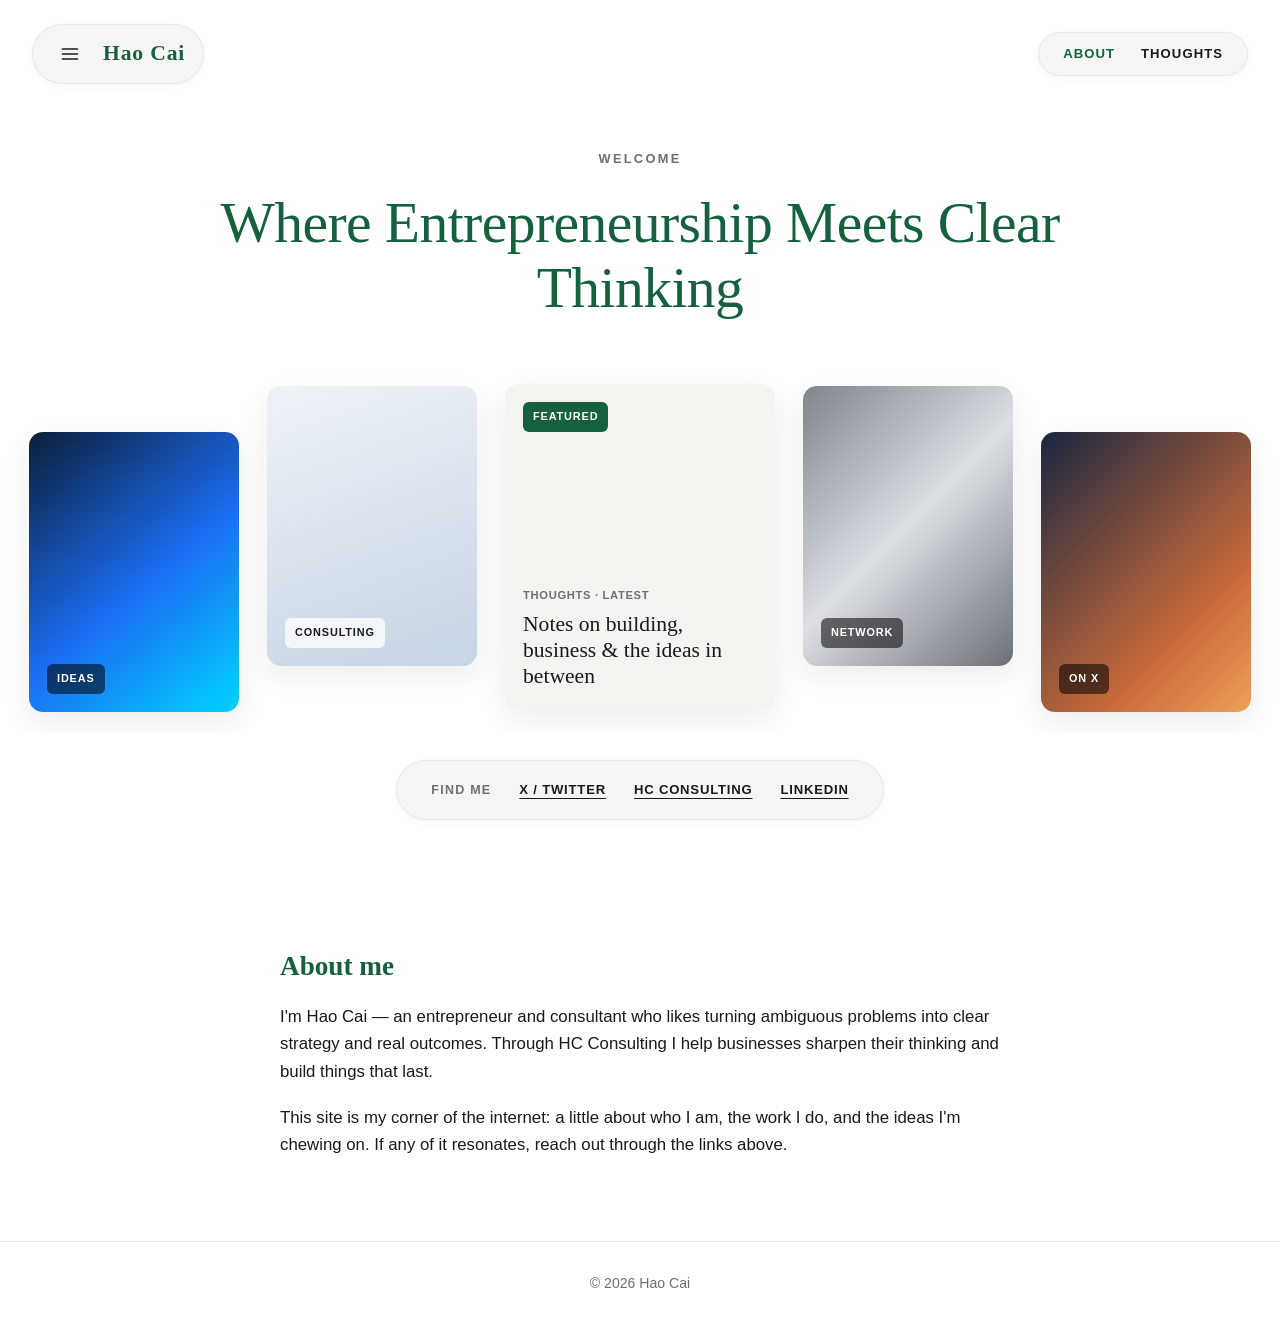
==== index.html @ 51889adf "Publish personal website (BCG-inspired home + thoughts pages) Co-Authored-By: Claude Opus 4.8 <norep" ====
<!DOCTYPE html>
<html lang="en">
<head>
  <meta charset="UTF-8">
  <meta name="viewport" content="width=device-width, initial-scale=1.0">
  <title>Hao Cai — Home</title>
  <link rel="stylesheet" href="style.css">
</head>
<body>
  <!-- ---------- Pill nav ---------- -->
  <header class="topbar">
    <div class="pill">
      <button class="icon-btn" aria-label="Menu">
        <svg width="20" height="20" viewBox="0 0 24 24" fill="none" stroke="currentColor" stroke-width="2" stroke-linecap="round">
          <line x1="3" y1="6" x2="21" y2="6"></line>
          <line x1="3" y1="12" x2="21" y2="12"></line>
          <line x1="3" y1="18" x2="21" y2="18"></line>
        </svg>
      </button>
      <a href="index.html" class="brand">Hao Cai</a>
    </div>
    <nav class="pill nav-links">
      <a href="index.html" class="active">About</a>
      <a href="thoughts.html">Thoughts</a>
    </nav>
  </header>

  <!-- ---------- Hero ---------- -->
  <section class="hero">
    <p class="eyebrow">Welcome</p>
    <h1>Where Entrepreneurship Meets Clear Thinking</h1>
  </section>

  <!-- ---------- Staggered gallery ----------
       To use real images, replace the tile-* class on a card with an inline
       style, e.g. style="background-image:url('images/photo.jpg')" -->
  <section class="gallery">
    <a href="thoughts.html" class="card tile-1">
      <div class="overlay"><span class="tag">Ideas</span></div>
    </a>
    <a href="https://gglearner.github.io/hc-consulting-website/" target="_blank" rel="noopener" class="card tile-2">
      <div class="overlay"><span class="tag" style="color:#1a1a1a;background:rgba(255,255,255,.75)">Consulting</span></div>
    </a>
    <a href="thoughts.html" class="card featured">
      <div class="overlay">
        <span class="tag">Featured</span>
        <div>
          <div class="card-meta">Thoughts · Latest</div>
          <div class="card-title">Notes on building, business &amp; the ideas in between</div>
        </div>
      </div>
    </a>
    <a href="https://www.linkedin.com/in/hao-cai-70a023127/" target="_blank" rel="noopener" class="card tile-3">
      <div class="overlay"><span class="tag">Network</span></div>
    </a>
    <a href="https://x.com/" target="_blank" rel="noopener" class="card tile-4">
      <div class="overlay"><span class="tag">On X</span></div>
    </a>
  </section>

  <!-- ---------- Spotlight pill (links) ---------- -->
  <div class="spotlight-wrap">
    <nav class="spotlight">
      <span class="label">Find me</span>
      <!-- TODO: replace https://x.com/ with your real X profile URL -->
      <a href="https://x.com/" target="_blank" rel="noopener">X / Twitter</a>
      <a href="https://gglearner.github.io/hc-consulting-website/" target="_blank" rel="noopener">HC Consulting</a>
      <a href="https://www.linkedin.com/in/hao-cai-70a023127/" target="_blank" rel="noopener">LinkedIn</a>
    </nav>
  </div>

  <!-- ---------- About ---------- -->
  <main class="container section">
    <h2>About me</h2>
    <p>
      <!-- TODO: Replace with a few sentences about yourself -->
      I'm Hao Cai — an entrepreneur and consultant who likes turning ambiguous
      problems into clear strategy and real outcomes. Through HC Consulting I help
      businesses sharpen their thinking and build things that last.
    </p>
    <p>
      This site is my corner of the internet: a little about who I am, the work I do,
      and the ideas I'm chewing on. If any of it resonates, reach out through the
      links above.
    </p>
  </main>

  <footer>
    © 2026 Hao Cai
  </footer>
</body>
</html>
---- style.css ----
:root {
  --bg: #ffffff;
  --text: #1a1a1a;
  --muted: #6f6f6f;
  --green: #15603d;
  --green-deep: #0e3f28;
  --pill-bg: #f5f5f3;
  --pill-border: #e7e7e3;
  --card-shadow: 0 10px 30px rgba(0, 0, 0, 0.08);
}

@media (prefers-color-scheme: dark) {
  :root {
    --bg: #14130f;
    --text: #f3f2ee;
    --muted: #a39f97;
    --green: #6fc79a;
    --green-deep: #a7e3c3;
    --pill-bg: #1f1e1a;
    --pill-border: #35332d;
    --card-shadow: 0 10px 30px rgba(0, 0, 0, 0.4);
  }
}

@import url('https://fonts.googleapis.com/css2?family=Spectral:wght@400;500;600&display=swap');

* {
  box-sizing: border-box;
  margin: 0;
  padding: 0;
}

body {
  font-family: -apple-system, BlinkMacSystemFont, "Segoe UI", Roboto, Helvetica, Arial, sans-serif;
  background: var(--bg);
  color: var(--text);
  line-height: 1.65;
  -webkit-font-smoothing: antialiased;
}

.serif {
  font-family: "Spectral", Georgia, "Times New Roman", serif;
}

/* ---------- Pill navigation ---------- */
.topbar {
  display: flex;
  align-items: center;
  justify-content: space-between;
  padding: 24px 32px;
  gap: 16px;
}

.pill {
  display: inline-flex;
  align-items: center;
  gap: 14px;
  background: var(--pill-bg);
  border: 1px solid var(--pill-border);
  border-radius: 999px;
  padding: 10px 18px;
  box-shadow: 0 2px 8px rgba(0, 0, 0, 0.04);
}

.icon-btn {
  display: inline-flex;
  align-items: center;
  justify-content: center;
  width: 38px;
  height: 38px;
  border: none;
  background: transparent;
  border-radius: 50%;
  cursor: pointer;
  color: var(--text);
  transition: background 0.15s ease;
}

.icon-btn:hover {
  background: rgba(0, 0, 0, 0.06);
}

.brand {
  font-family: "Spectral", Georgia, serif;
  font-weight: 600;
  font-size: 1.35rem;
  letter-spacing: 0.04em;
  color: var(--green);
  text-decoration: none;
}

.topbar .nav-links a {
  color: var(--text);
  text-decoration: none;
  font-size: 0.82rem;
  font-weight: 700;
  letter-spacing: 0.08em;
  text-transform: uppercase;
  padding: 0 6px;
  transition: color 0.15s ease;
}

.topbar .nav-links a:hover,
.topbar .nav-links a.active {
  color: var(--green);
}

/* ---------- Hero ---------- */
.hero {
  text-align: center;
  padding: 40px 24px 8px;
}

.eyebrow {
  font-size: 0.8rem;
  font-weight: 700;
  letter-spacing: 0.18em;
  text-transform: uppercase;
  color: var(--muted);
  margin-bottom: 22px;
}

.hero h1 {
  font-family: "Spectral", Georgia, serif;
  font-weight: 500;
  color: var(--green);
  font-size: clamp(2.2rem, 5.2vw, 3.6rem);
  line-height: 1.12;
  letter-spacing: -0.01em;
  max-width: 900px;
  margin: 0 auto;
}

/* ---------- Staggered gallery ---------- */
.gallery {
  display: flex;
  justify-content: center;
  align-items: center;
  gap: 28px;
  padding: 56px 32px 24px;
  overflow-x: auto;
  scrollbar-width: none;
}

.gallery::-webkit-scrollbar {
  display: none;
}

.card {
  position: relative;
  flex: 0 0 auto;
  width: 210px;
  aspect-ratio: 3 / 4;
  border-radius: 14px;
  overflow: hidden;
  text-decoration: none;
  color: #fff;
  background-size: cover;
  background-position: center;
  box-shadow: var(--card-shadow);
  transition: transform 0.25s ease, box-shadow 0.25s ease;
}

.card:hover {
  transform: translateY(-6px);
  box-shadow: 0 18px 40px rgba(0, 0, 0, 0.18);
}

/* Vertical stagger, BCG-style */
.card:nth-child(1) { transform: translateY(26px); }
.card:nth-child(2) { transform: translateY(-20px); }
.card:nth-child(4) { transform: translateY(-20px); }
.card:nth-child(5) { transform: translateY(26px); }

.card:nth-child(1):hover { transform: translateY(18px); }
.card:nth-child(2):hover { transform: translateY(-28px); }
.card:nth-child(4):hover { transform: translateY(-28px); }
.card:nth-child(5):hover { transform: translateY(18px); }

/* Featured center card is larger + light */
.card.featured {
  width: 270px;
  aspect-ratio: 3 / 3.6;
  background: #f3f3f0;
  color: var(--text);
  z-index: 2;
}

/* Placeholder gradient tiles — swap for real images via background-image */
.tile-1 { background-image: linear-gradient(140deg, #0b1e3a, #1b6ef3 55%, #00d4ff); }
.tile-2 { background-image: linear-gradient(160deg, #eef2f7, #c6d4e4); }
.tile-3 { background-image: linear-gradient(135deg, #7f848d, #dcdfe4 50%, #6b7078); }
.tile-4 { background-image: linear-gradient(135deg, #1a2740, #c86a3a 70%, #f0a05a); }

.card .overlay {
  position: absolute;
  inset: 0;
  display: flex;
  flex-direction: column;
  justify-content: flex-end;
  padding: 18px;
}

.card.featured .overlay {
  justify-content: space-between;
}

.card .tag {
  align-self: flex-start;
  background: rgba(0, 0, 0, 0.55);
  color: #fff;
  font-size: 0.68rem;
  font-weight: 700;
  letter-spacing: 0.08em;
  text-transform: uppercase;
  padding: 6px 10px;
  border-radius: 6px;
}

.card.featured .tag {
  background: var(--green);
}

.card .card-meta {
  font-size: 0.7rem;
  font-weight: 700;
  letter-spacing: 0.06em;
  text-transform: uppercase;
  color: var(--muted);
  margin-bottom: 8px;
}

.card .card-title {
  font-family: "Spectral", Georgia, serif;
  font-size: 1.35rem;
  line-height: 1.2;
  color: var(--text);
}

/* ---------- Spotlight pill bar ---------- */
.spotlight-wrap {
  display: flex;
  justify-content: center;
  padding: 28px 24px 64px;
}

.spotlight {
  display: flex;
  flex-wrap: wrap;
  align-items: center;
  justify-content: center;
  gap: 28px;
  background: var(--pill-bg);
  border: 1px solid var(--pill-border);
  border-radius: 999px;
  padding: 18px 34px;
  box-shadow: 0 2px 10px rgba(0, 0, 0, 0.04);
  max-width: 100%;
}

.spotlight .label {
  font-size: 0.78rem;
  font-weight: 700;
  letter-spacing: 0.1em;
  text-transform: uppercase;
  color: var(--muted);
}

.spotlight a {
  font-size: 0.82rem;
  font-weight: 700;
  letter-spacing: 0.06em;
  text-transform: uppercase;
  color: var(--text);
  text-decoration: underline;
  text-underline-offset: 4px;
  transition: color 0.15s ease;
}

.spotlight a:hover {
  color: var(--green);
}

/* ---------- Content sections (About / Thoughts) ---------- */
.container {
  max-width: 720px;
  margin: 0 auto;
  padding: 0 24px;
}

.section {
  padding: 24px 0 64px;
}

.section h2 {
  font-family: "Spectral", Georgia, serif;
  font-weight: 600;
  color: var(--green);
  font-size: 1.7rem;
  margin: 36px 0 14px;
}

.section p {
  margin-bottom: 18px;
  font-size: 1.05rem;
}

.page-head {
  text-align: center;
  padding: 24px;
}

.page-head h1 {
  font-family: "Spectral", Georgia, serif;
  font-weight: 500;
  color: var(--green);
  font-size: clamp(2rem, 5vw, 3rem);
}

.page-head .lead {
  color: var(--muted);
  font-size: 1.15rem;
  margin-top: 10px;
}

.entry {
  padding: 30px 0;
  border-bottom: 1px solid var(--pill-border);
}

.entry:last-child { border-bottom: none; }

.entry .date {
  font-size: 0.78rem;
  font-weight: 700;
  color: var(--muted);
  text-transform: uppercase;
  letter-spacing: 0.08em;
}

.entry h3 {
  font-family: "Spectral", Georgia, serif;
  font-weight: 600;
  font-size: 1.4rem;
  margin: 8px 0 10px;
  color: var(--text);
}

/* ---------- Footer ---------- */
footer {
  border-top: 1px solid var(--pill-border);
  padding: 30px 0;
  color: var(--muted);
  font-size: 0.88rem;
  text-align: center;
}

/* ---------- Responsive ---------- */
@media (max-width: 760px) {
  .gallery {
    justify-content: flex-start;
    gap: 18px;
    padding: 40px 20px 20px;
  }
  .card:nth-child(n) { transform: none; }
  .card:nth-child(n):hover { transform: translateY(-6px); }
  .spotlight { gap: 18px; padding: 16px 22px; }
  .topbar { padding: 18px 16px; }
}
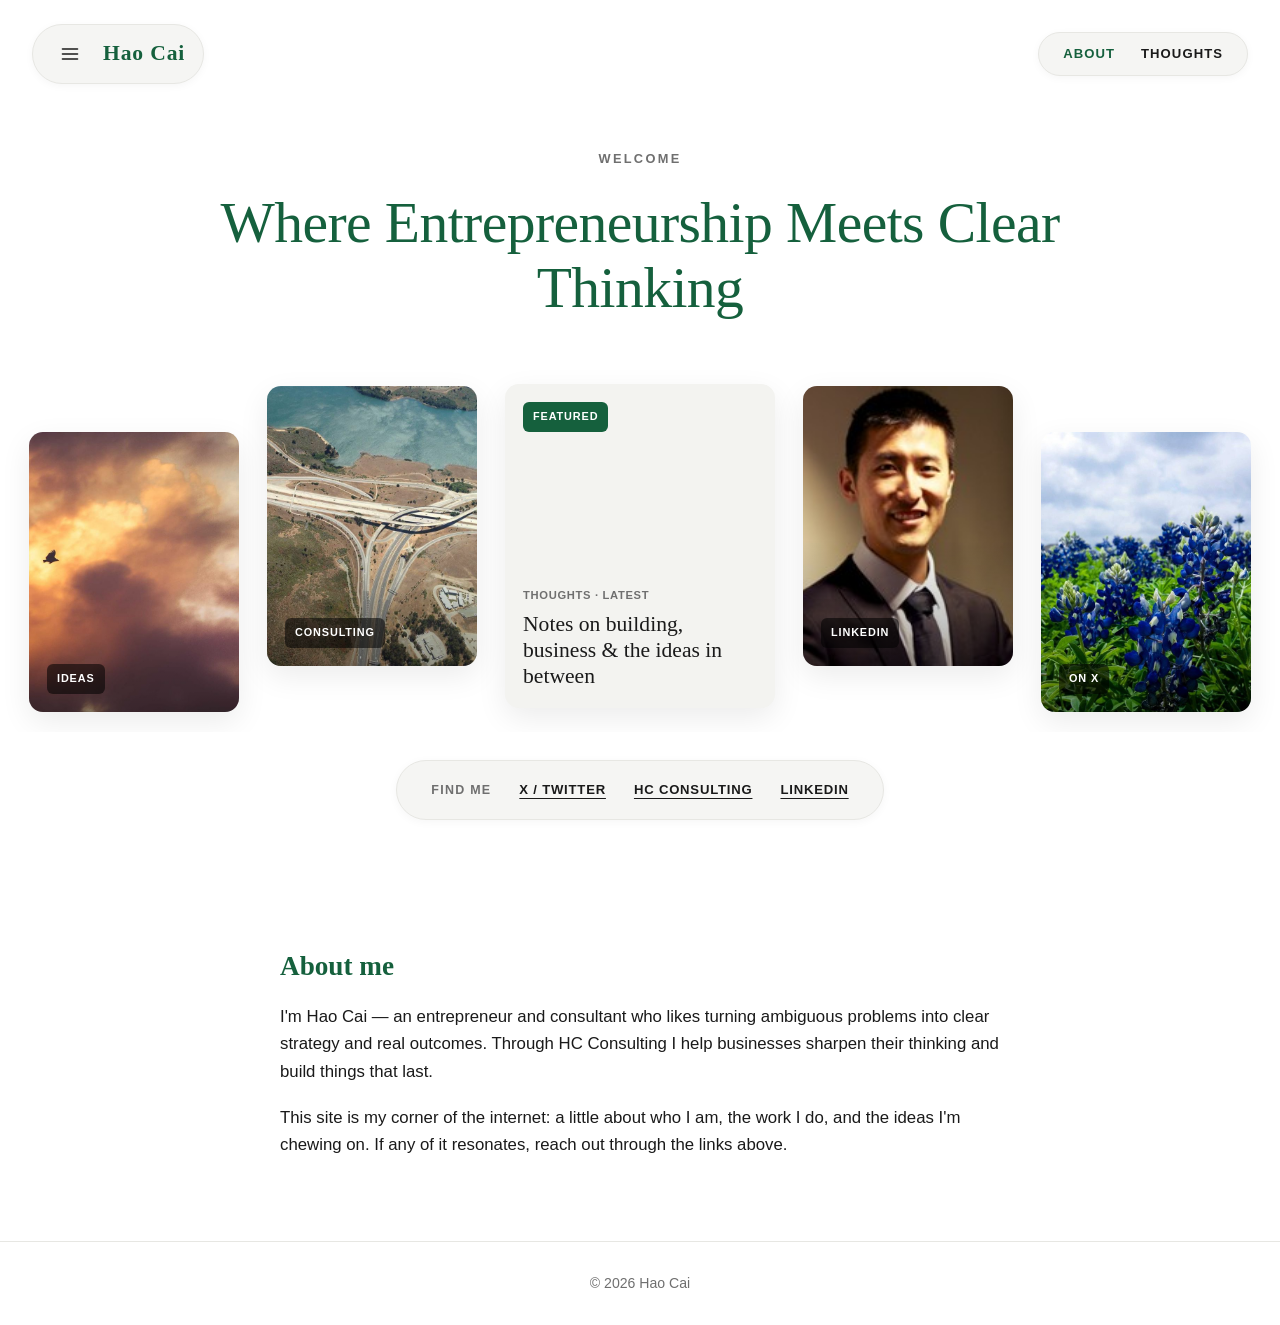
==== commit 238e861f: "Add photos to gallery; use LinkedIn headshot; fix featured card dark-mode text Co-Authored-By: Claud" ====
--- a/index.html
+++ b/index.html
@@ -35,11 +35,11 @@
        To use real images, replace the tile-* class on a card with an inline
        style, e.g. style="background-image:url('images/photo.jpg')" -->
   <section class="gallery">
-    <a href="thoughts.html" class="card tile-1">
+    <a href="thoughts.html" class="card" style="background-image:url('images/ideas.jpg')">
       <div class="overlay"><span class="tag">Ideas</span></div>
     </a>
-    <a href="https://gglearner.github.io/hc-consulting-website/" target="_blank" rel="noopener" class="card tile-2">
-      <div class="overlay"><span class="tag" style="color:#1a1a1a;background:rgba(255,255,255,.75)">Consulting</span></div>
+    <a href="https://gglearner.github.io/hc-consulting-website/" target="_blank" rel="noopener" class="card" style="background-image:url('images/consulting.jpg')">
+      <div class="overlay"><span class="tag">Consulting</span></div>
     </a>
     <a href="thoughts.html" class="card featured">
       <div class="overlay">
@@ -50,10 +50,10 @@
         </div>
       </div>
     </a>
-    <a href="https://www.linkedin.com/in/hao-cai-70a023127/" target="_blank" rel="noopener" class="card tile-3">
-      <div class="overlay"><span class="tag">Network</span></div>
+    <a href="https://www.linkedin.com/in/hao-cai-70a023127/" target="_blank" rel="noopener" class="card" style="background-image:url('images/headshot.jpg');background-position:center top">
+      <div class="overlay"><span class="tag">LinkedIn</span></div>
     </a>
-    <a href="https://x.com/" target="_blank" rel="noopener" class="card tile-4">
+    <a href="https://x.com/439271077Kevin" target="_blank" rel="noopener" class="card" style="background-image:url('images/onx.jpg')">
       <div class="overlay"><span class="tag">On X</span></div>
     </a>
   </section>
@@ -62,8 +62,7 @@
   <div class="spotlight-wrap">
     <nav class="spotlight">
       <span class="label">Find me</span>
-      <!-- TODO: replace https://x.com/ with your real X profile URL -->
-      <a href="https://x.com/" target="_blank" rel="noopener">X / Twitter</a>
+      <a href="https://x.com/439271077Kevin" target="_blank" rel="noopener">X / Twitter</a>
       <a href="https://gglearner.github.io/hc-consulting-website/" target="_blank" rel="noopener">HC Consulting</a>
       <a href="https://www.linkedin.com/in/hao-cai-70a023127/" target="_blank" rel="noopener">LinkedIn</a>
     </nav>
--- a/style.css
+++ b/style.css
@@ -177,14 +177,28 @@
 .card:nth-child(4):hover { transform: translateY(-28px); }
 .card:nth-child(5):hover { transform: translateY(18px); }
 
-/* Featured center card is larger + light */
+/* Featured center card is larger + light (fixed dark text in both themes) */
 .card.featured {
   width: 270px;
   aspect-ratio: 3 / 3.6;
   background: #f3f3f0;
-  color: var(--text);
+  color: #1a1a1a;
   z-index: 2;
 }
+
+.card.featured .card-title { color: #1a1a1a; }
+.card.featured .card-meta { color: #6f6f6f; }
+
+/* Subtle bottom scrim so labels stay legible over photos */
+.card:not(.featured) .overlay::after {
+  content: "";
+  position: absolute;
+  inset: 0;
+  background: linear-gradient(to top, rgba(0, 0, 0, 0.35), transparent 45%);
+  z-index: 0;
+}
+
+.card .overlay > * { position: relative; z-index: 1; }
 
 /* Placeholder gradient tiles — swap for real images via background-image */
 .tile-1 { background-image: linear-gradient(140deg, #0b1e3a, #1b6ef3 55%, #00d4ff); }
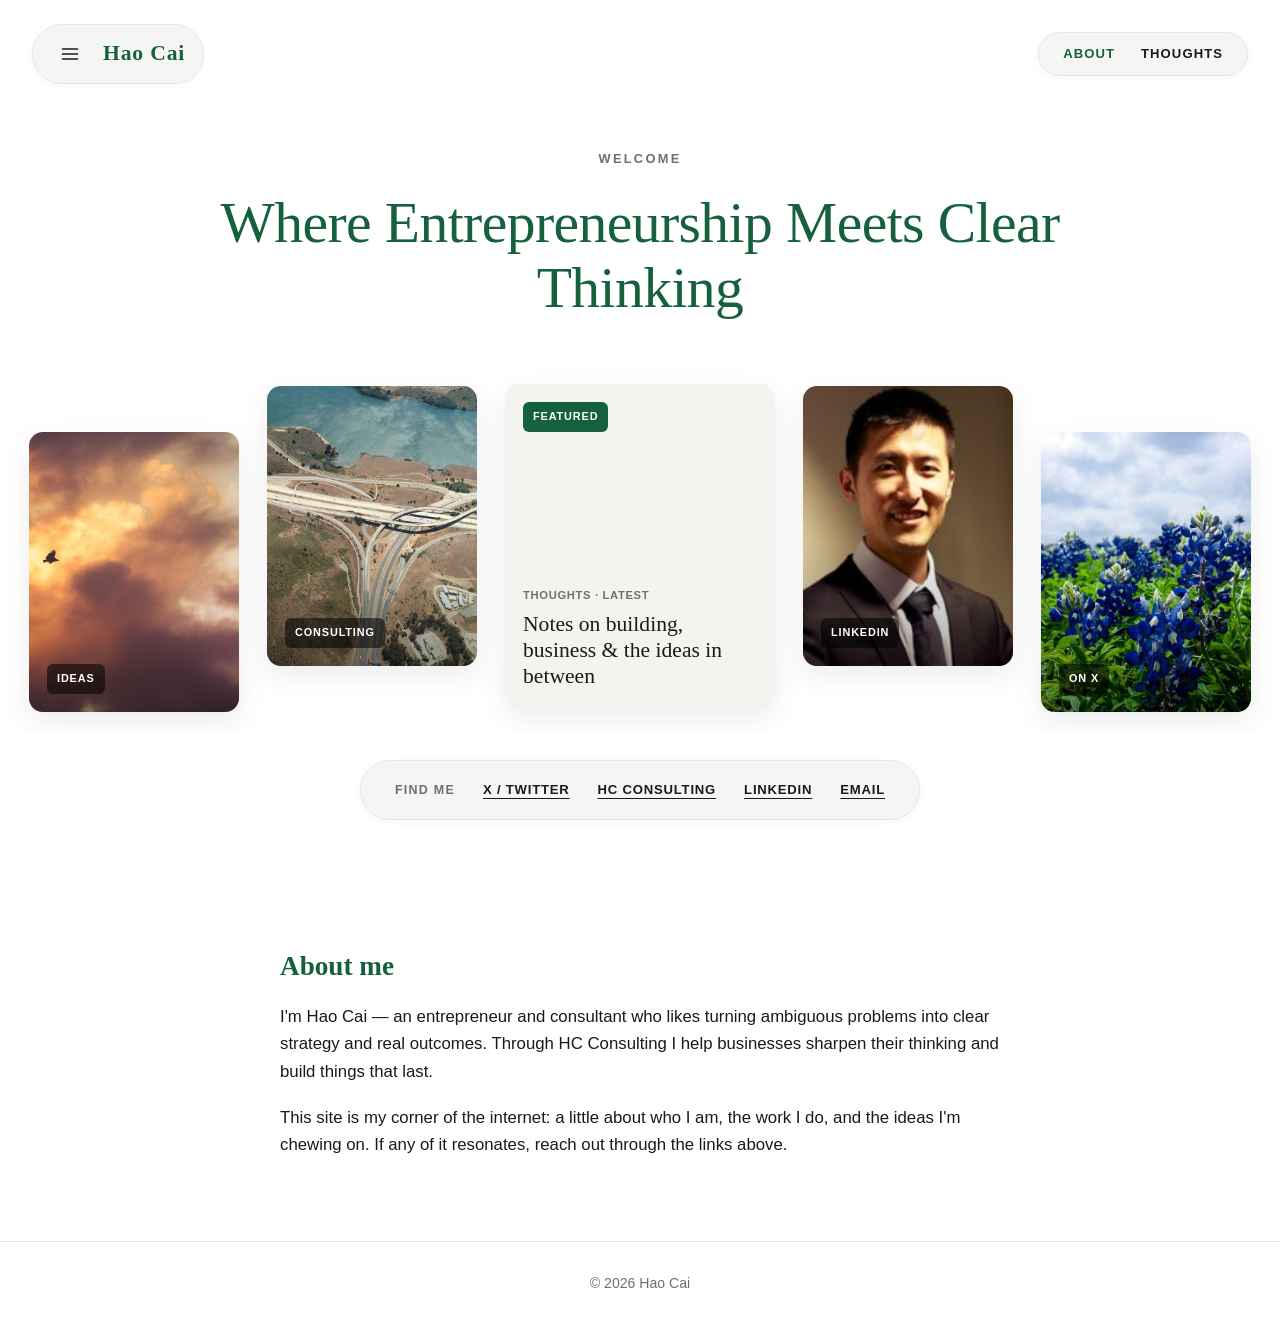
==== commit 23c1c8cf: "Add email contact link to Find me bar Co-Authored-By: Claude Opus 4.8 <noreply@anthropic.com>" ====
--- a/index.html
+++ b/index.html
@@ -65,6 +65,7 @@
       <a href="https://x.com/439271077Kevin" target="_blank" rel="noopener">X / Twitter</a>
       <a href="https://gglearner.github.io/hc-consulting-website/" target="_blank" rel="noopener">HC Consulting</a>
       <a href="https://www.linkedin.com/in/hao-cai-70a023127/" target="_blank" rel="noopener">LinkedIn</a>
+      <a href="mailto:HCconsultingbusinesss@gmail.com">Email</a>
     </nav>
   </div>
 
